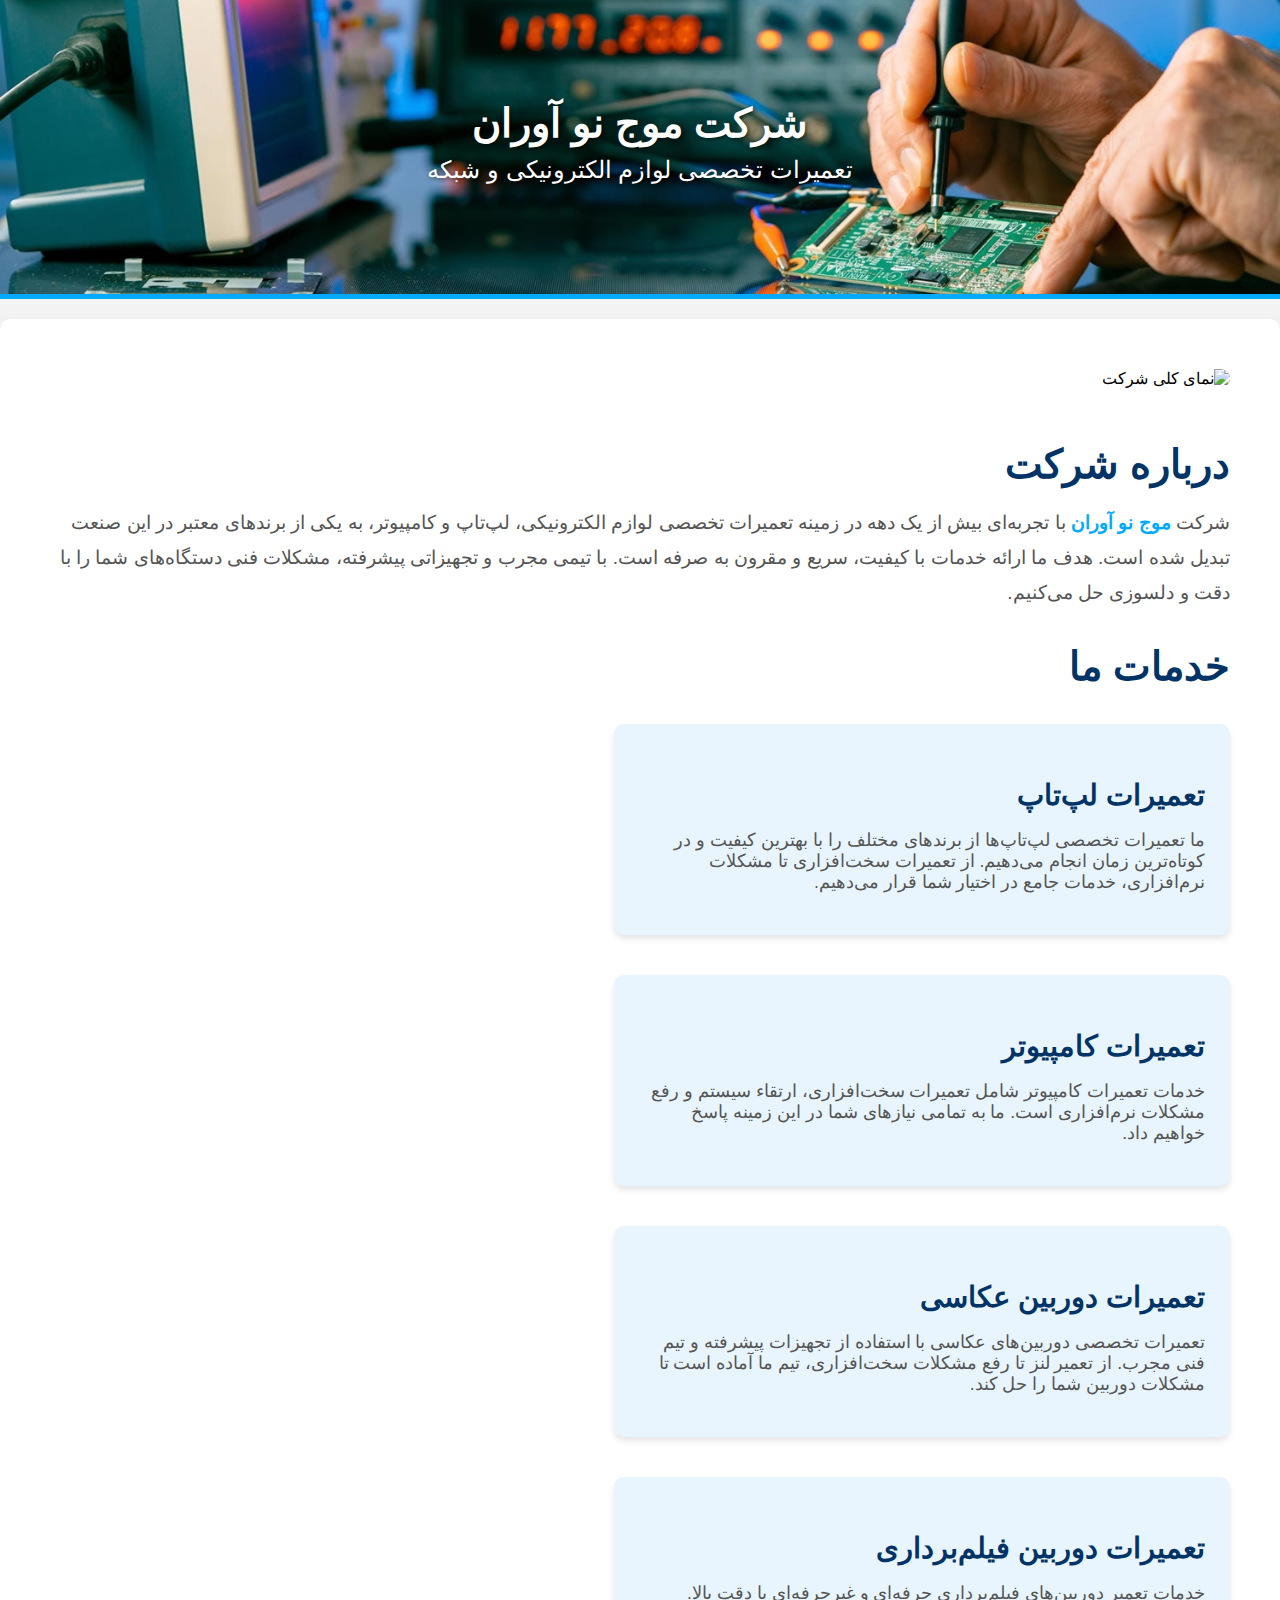
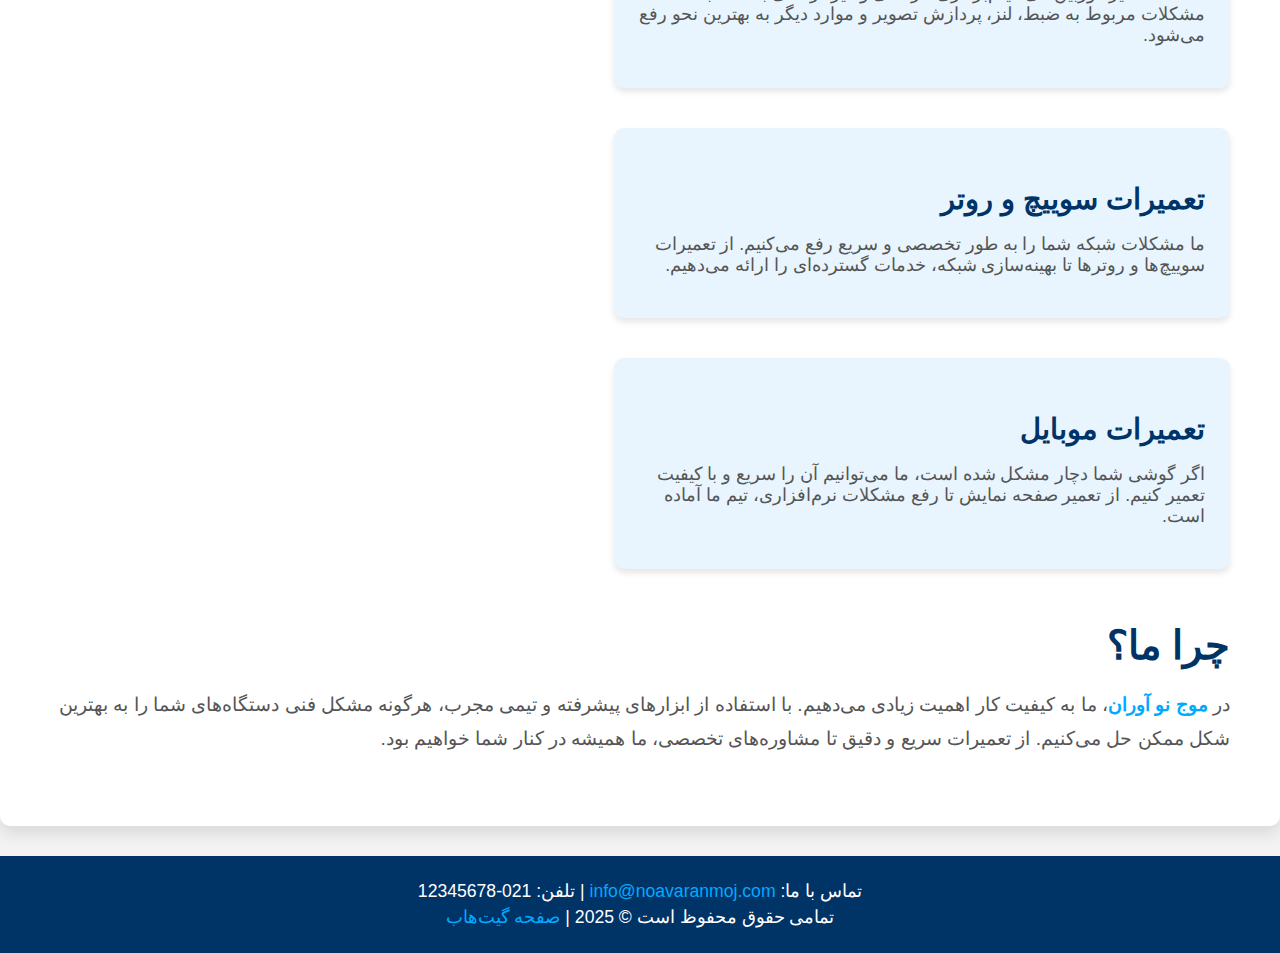
==== index.html @ eec9ee6e "Update index.html" ====
<!DOCTYPE html>
<html lang="fa">
<head>
    <meta charset="UTF-8">
    <meta name="viewport" content="width=device-width, initial-scale=1.0">
    <title>شرکت موج نو آوران</title>
    <link href="https://fonts.googleapis.com/css2?family=Vazir&display=swap" rel="stylesheet">
    <style>
        body {
            font-family: 'Vazir', sans-serif;
            direction: rtl;
            margin: 0;
            padding: 0;
            background-color: #f3f3f3;
        }
        header {
            background-image: url('header.jpeg');
            background-size: cover;
            background-position: center;
            color: white;
            text-align: center;
            padding: 100px 20px;
            border-bottom: 5px solid #00aaff;
        }
        header h1 {
            font-size: 2.5em;
            margin: 0;
            letter-spacing: 3px;
            font-weight: bold;
            text-shadow: 1px 1px 4px rgba(0,0,0,0.6);
        }
        header p {
            font-size: 1.5em;
            margin: 10px 0;
            font-weight: 300;
            text-shadow: 1px 1px 4px rgba(0,0,0,0.6);
        }
        section {
            padding: 50px;
            margin: 20px auto;
            background-color: white;
            border-radius: 10px;
            max-width: 1200px;
            box-shadow: 0 8px 16px rgba(0, 0, 0, 0.1);
        }
        section h2 {
            font-size: 2.5em;
            color: #003366;
            margin-bottom: 15px;
            font-weight: 600;
        }
        .content {
            font-size: 1.2em;
            line-height: 1.8;
            color: #555;
        }
        .highlight {
            color: #00aaff;
            font-weight: bold;
        }
        ul {
            padding-left: 20px;
            list-style-type: disc;
        }
        .service-card {
            background-color: #e8f5fe;
            border-radius: 10px;
            padding: 25px;
            margin: 20px 0;
            box-shadow: 0 4px 6px rgba(0, 0, 0, 0.1);
            transition: all 0.3s ease;
        }
        .service-card:hover {
            background-color: #d1eaff;
            box-shadow: 0 6px 12px rgba(0, 0, 0, 0.15);
        }
        .container {
            display: flex;
            flex-wrap: wrap;
            justify-content: space-between;
        }
        .container > div {
            width: 48%;
            margin-bottom: 20px;
        }
        .container > div:nth-child(odd) {
            margin-left: 4%;
        }
        footer {
            background-color: #003366;
            color: white;
            padding: 20px;
            text-align: center;
            margin-top: 30px;
        }
        footer p {
            font-size: 1.1em;
            margin: 5px 0;
        }
        footer a {
            color: #00aaff;
            text-decoration: none;
        }
        footer a:hover {
            text-decoration: underline;
        }
        .hero-image {
            width: 100%;
            height: 400px;
            object-fit: cover;
            margin-bottom: 20px;
            border-radius: 10px;
        }
        .service-title {
            font-size: 1.8em;
            color: #003366;
            margin-bottom: 15px;
        }
        .service-description {
            font-size: 1.1em;
            color: #555;
        }
        .service-list {
            list-style-type: square;
            padding-left: 20px;
        }
        @media (max-width: 768px) {
            .container > div {
                width: 100%;
                margin-left: 0;
            }
        }
    </style>
</head>
<body>

    <header>
        <h1>شرکت موج نو آوران</h1>
        <p>تعمیرات تخصصی لوازم الکترونیکی و شبکه</p>
    </header>

    <section>
        <img src="https://via.placeholder.com/1200x400" alt="نمای کلی شرکت" class="hero-image">
        <h2>درباره شرکت</h2>
        <p class="content">
            شرکت <span class="highlight">موج نو آوران</span> با تجربه‌ای بیش از یک دهه در زمینه تعمیرات تخصصی لوازم الکترونیکی،
            لپ‌تاپ و کامپیوتر، به یکی از برندهای معتبر در این صنعت تبدیل شده است. هدف ما ارائه خدمات با کیفیت، سریع و مقرون به
            صرفه است. با تیمی مجرب و تجهیزاتی پیشرفته، مشکلات فنی دستگاه‌های شما را با دقت و دلسوزی حل می‌کنیم.
        </p>

        <h2>خدمات ما</h2>
        <div class="container">
            <div class="service-card">
                <h3 class="service-title">تعمیرات لپ‌تاپ</h3>
                <p class="service-description">
                    ما تعمیرات تخصصی لپ‌تاپ‌ها از برندهای مختلف را با بهترین کیفیت و در کوتاه‌ترین زمان انجام می‌دهیم. از تعمیرات سخت‌افزاری تا مشکلات نرم‌افزاری، خدمات جامع در اختیار شما قرار می‌دهیم.
                </p>
            </div>
            <div class="service-card">
                <h3 class="service-title">تعمیرات کامپیوتر</h3>
                <p class="service-description">
                    خدمات تعمیرات کامپیوتر شامل تعمیرات سخت‌افزاری، ارتقاء سیستم و رفع مشکلات نرم‌افزاری است. ما به تمامی نیازهای شما در این زمینه پاسخ خواهیم داد.
                </p>
            </div>
            <div class="service-card">
                <h3 class="service-title">تعمیرات دوربین عکاسی</h3>
                <p class="service-description">
                    تعمیرات تخصصی دوربین‌های عکاسی با استفاده از تجهیزات پیشرفته و تیم فنی مجرب. از تعمیر لنز تا رفع مشکلات سخت‌افزاری، تیم ما آماده است تا مشکلات دوربین شما را حل کند.
                </p>
            </div>
            <div class="service-card">
                <h3 class="service-title">تعمیرات دوربین فیلم‌برداری</h3>
                <p class="service-description">
                    خدمات تعمیر دوربین‌های فیلم‌برداری حرفه‌ای و غیرحرفه‌ای با دقت بالا. مشکلات مربوط به ضبط، لنز، پردازش تصویر و موارد دیگر به بهترین نحو رفع می‌شود.
                </p>
            </div>
            <div class="service-card">
                <h3 class="service-title">تعمیرات سوییچ و روتر</h3>
                <p class="service-description">
                    ما مشکلات شبکه شما را به طور تخصصی و سریع رفع می‌کنیم. از تعمیرات سوییچ‌ها و روترها تا بهینه‌سازی شبکه، خدمات گسترده‌ای را ارائه می‌دهیم.
                </p>
            </div>
            <div class="service-card">
                <h3 class="service-title">تعمیرات موبایل</h3>
                <p class="service-description">
                    اگر گوشی شما دچار مشکل شده است، ما می‌توانیم آن را سریع و با کیفیت تعمیر کنیم. از تعمیر صفحه نمایش تا رفع مشکلات نرم‌افزاری، تیم ما آماده است.
                </p>
            </div>
        </div>

        <h2>چرا ما؟</h2>
        <p class="content">
            در <span class="highlight">موج نو آوران</span>، ما به کیفیت کار اهمیت زیادی می‌دهیم. با استفاده از ابزارهای پیشرفته و تیمی مجرب، هرگونه مشکل فنی دستگاه‌های شما را به بهترین شکل ممکن حل می‌کنیم. از تعمیرات سریع و دقیق تا مشاوره‌های تخصصی، ما همیشه در کنار شما خواهیم بود.
        </p>
    </section>

    <footer>
        <p>تماس با ما: <a href="mailto:info@noavaranmoj.com">info@noavaranmoj.com</a> | تلفن: 021-12345678</p>
        <p>تمامی حقوق محفوظ است © 2025 | <a href="https://github.com/onliner-h/noavaranmoj">صفحه گیت‌هاب</a></p>
    </footer>

</body>
</html>
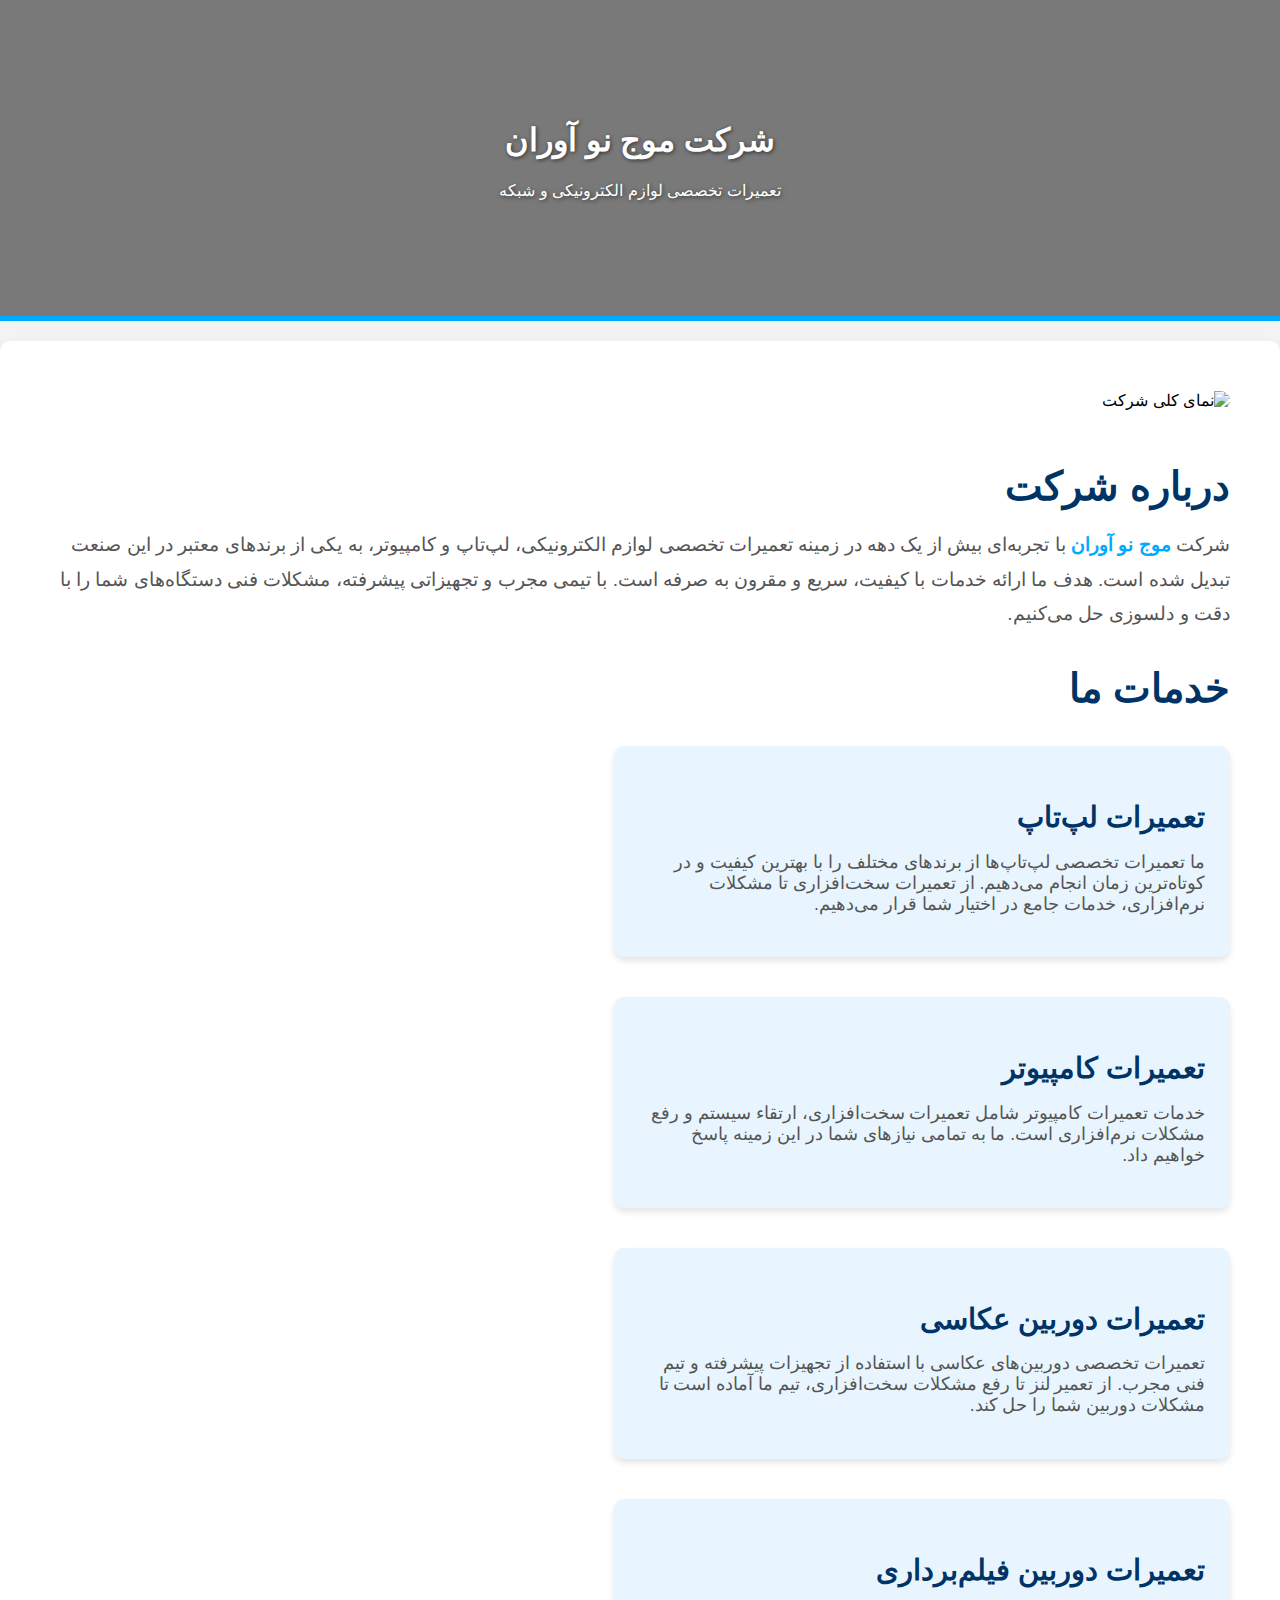
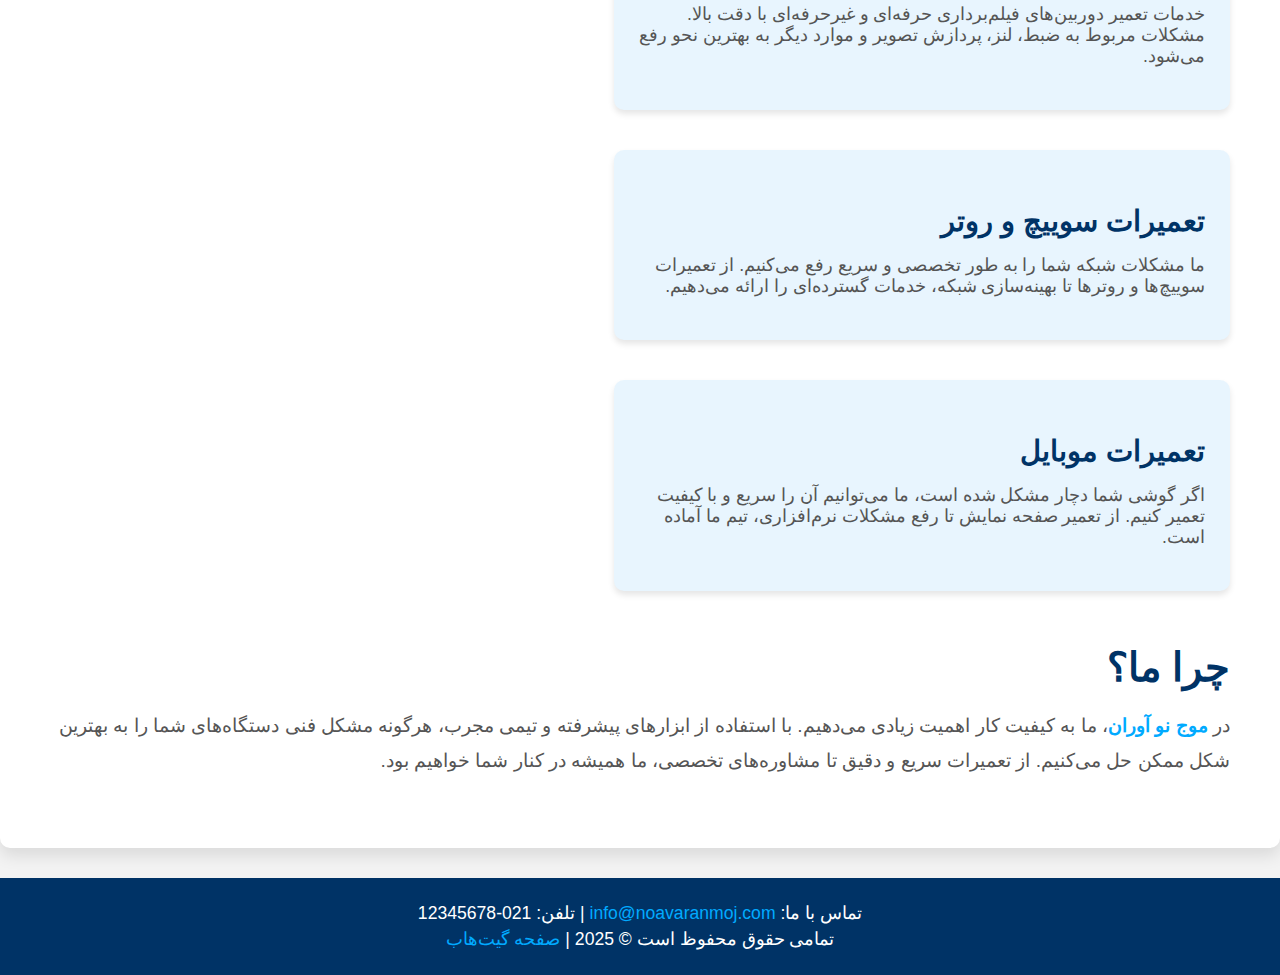
==== commit f6badfdf: "Update index.html" ====
--- a/index.html
+++ b/index.html
@@ -1,4 +1,4 @@
-<!DOCTYPE html>
+    <!DOCTYPE html>
 <html lang="fa">
 <head>
     <meta charset="UTF-8">
@@ -14,25 +14,31 @@
             background-color: #f3f3f3;
         }
         header {
-            background-image: url('header.jpeg');
+            position: relative;
+            background-image: url('my-header.jpeg');
             background-size: cover;
             background-position: center;
             color: white;
             text-align: center;
             padding: 100px 20px;
             border-bottom: 5px solid #00aaff;
-        }
-        header h1 {
-            font-size: 2.5em;
-            margin: 0;
-            letter-spacing: 3px;
-            font-weight: bold;
-            text-shadow: 1px 1px 4px rgba(0,0,0,0.6);
-        }
+            overflow: hidden;
+        }
+        header::before {
+            content: "";
+            position: absolute;
+            top: 0;
+            right: 0;
+            bottom: 0;
+            left: 0;
+            background-color: rgba(0, 0, 0, 0.5); /* تیرگی ۵۰٪ */
+            z-index: 1;
+        }
+
+        header h1,
         header p {
-            font-size: 1.5em;
-            margin: 10px 0;
-            font-weight: 300;
+            position: relative;
+            z-index: 2;
             text-shadow: 1px 1px 4px rgba(0,0,0,0.6);
         }
         section {
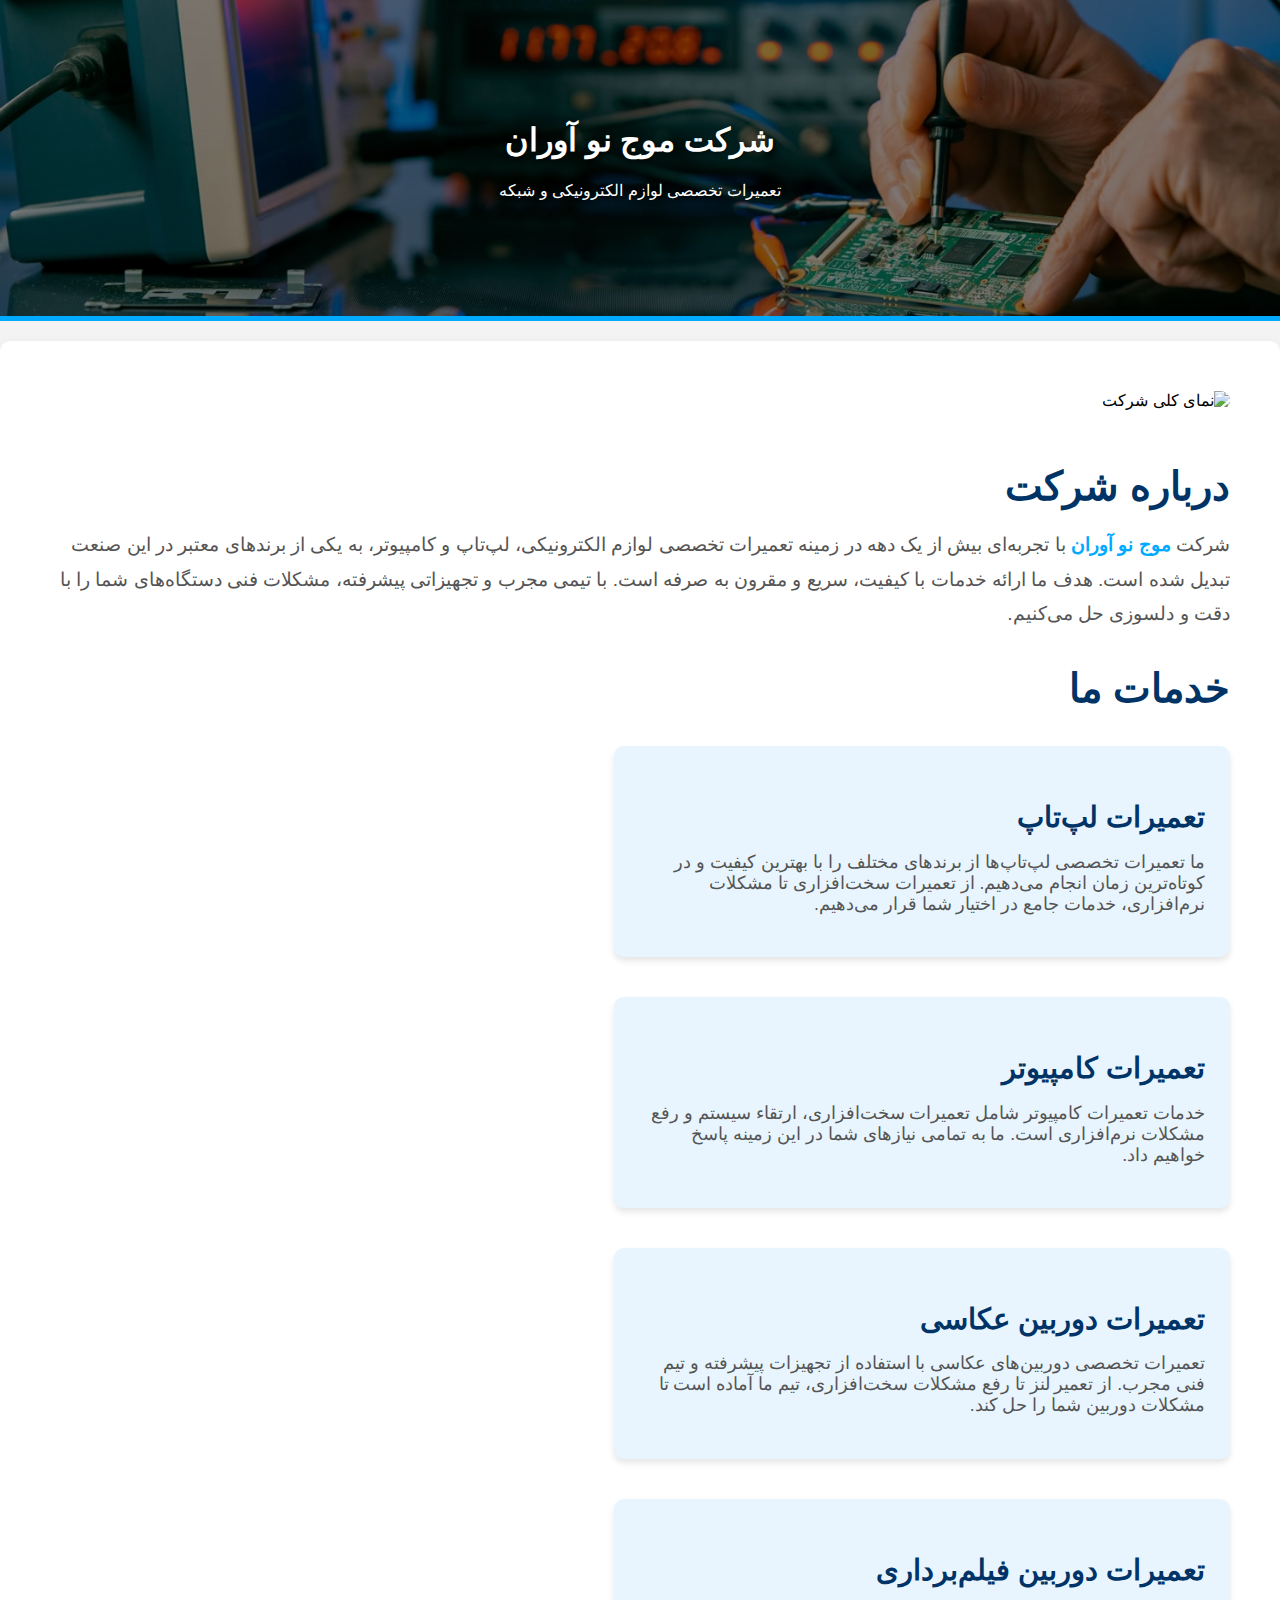
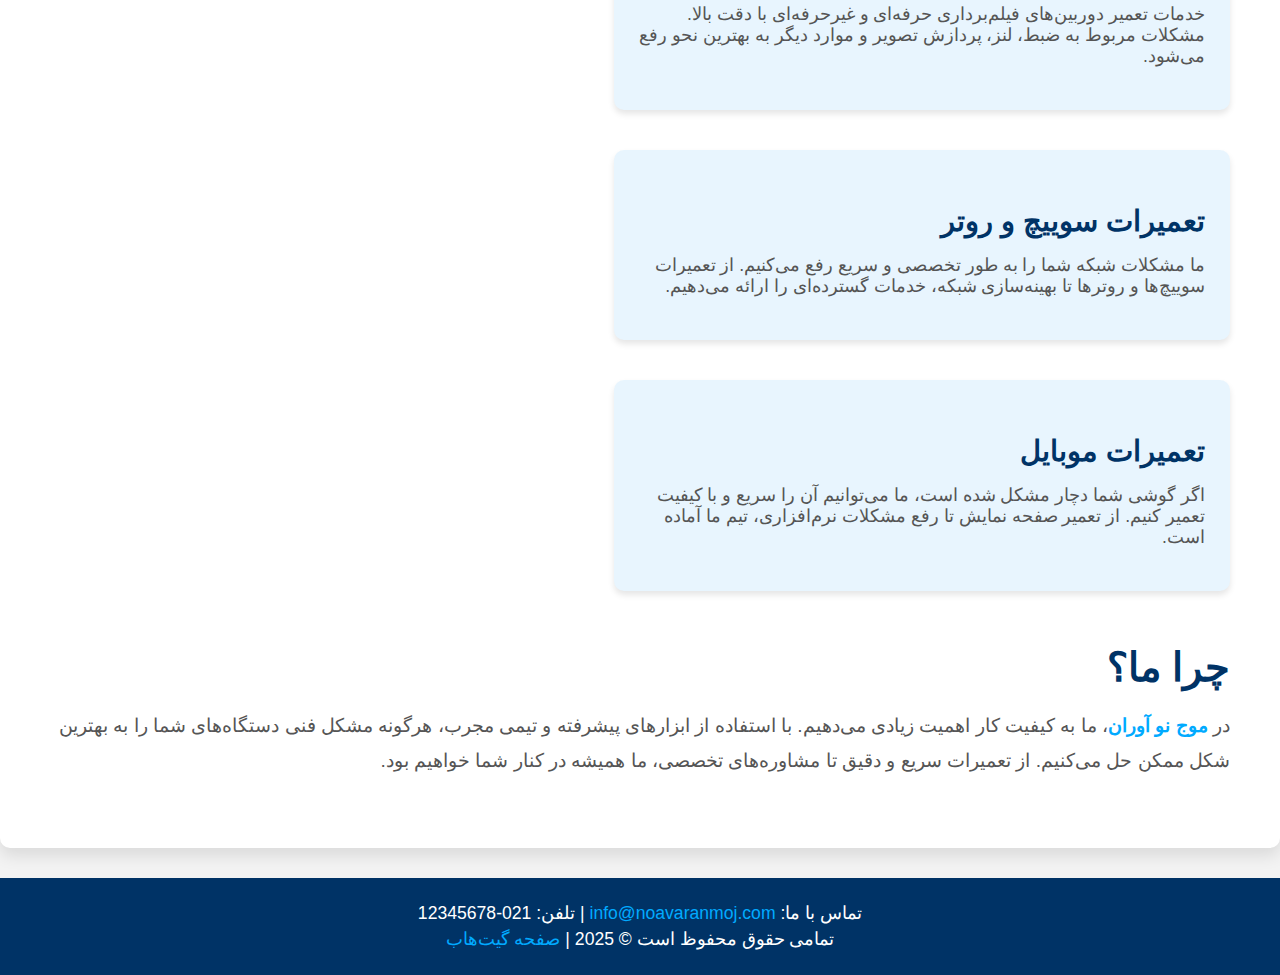
==== commit 22ebc379: "Update index.html" ====
--- a/index.html
+++ b/index.html
@@ -15,7 +15,7 @@
         }
         header {
             position: relative;
-            background-image: url('my-header.jpeg');
+            background-image: url('header.jpeg');
             background-size: cover;
             background-position: center;
             color: white;
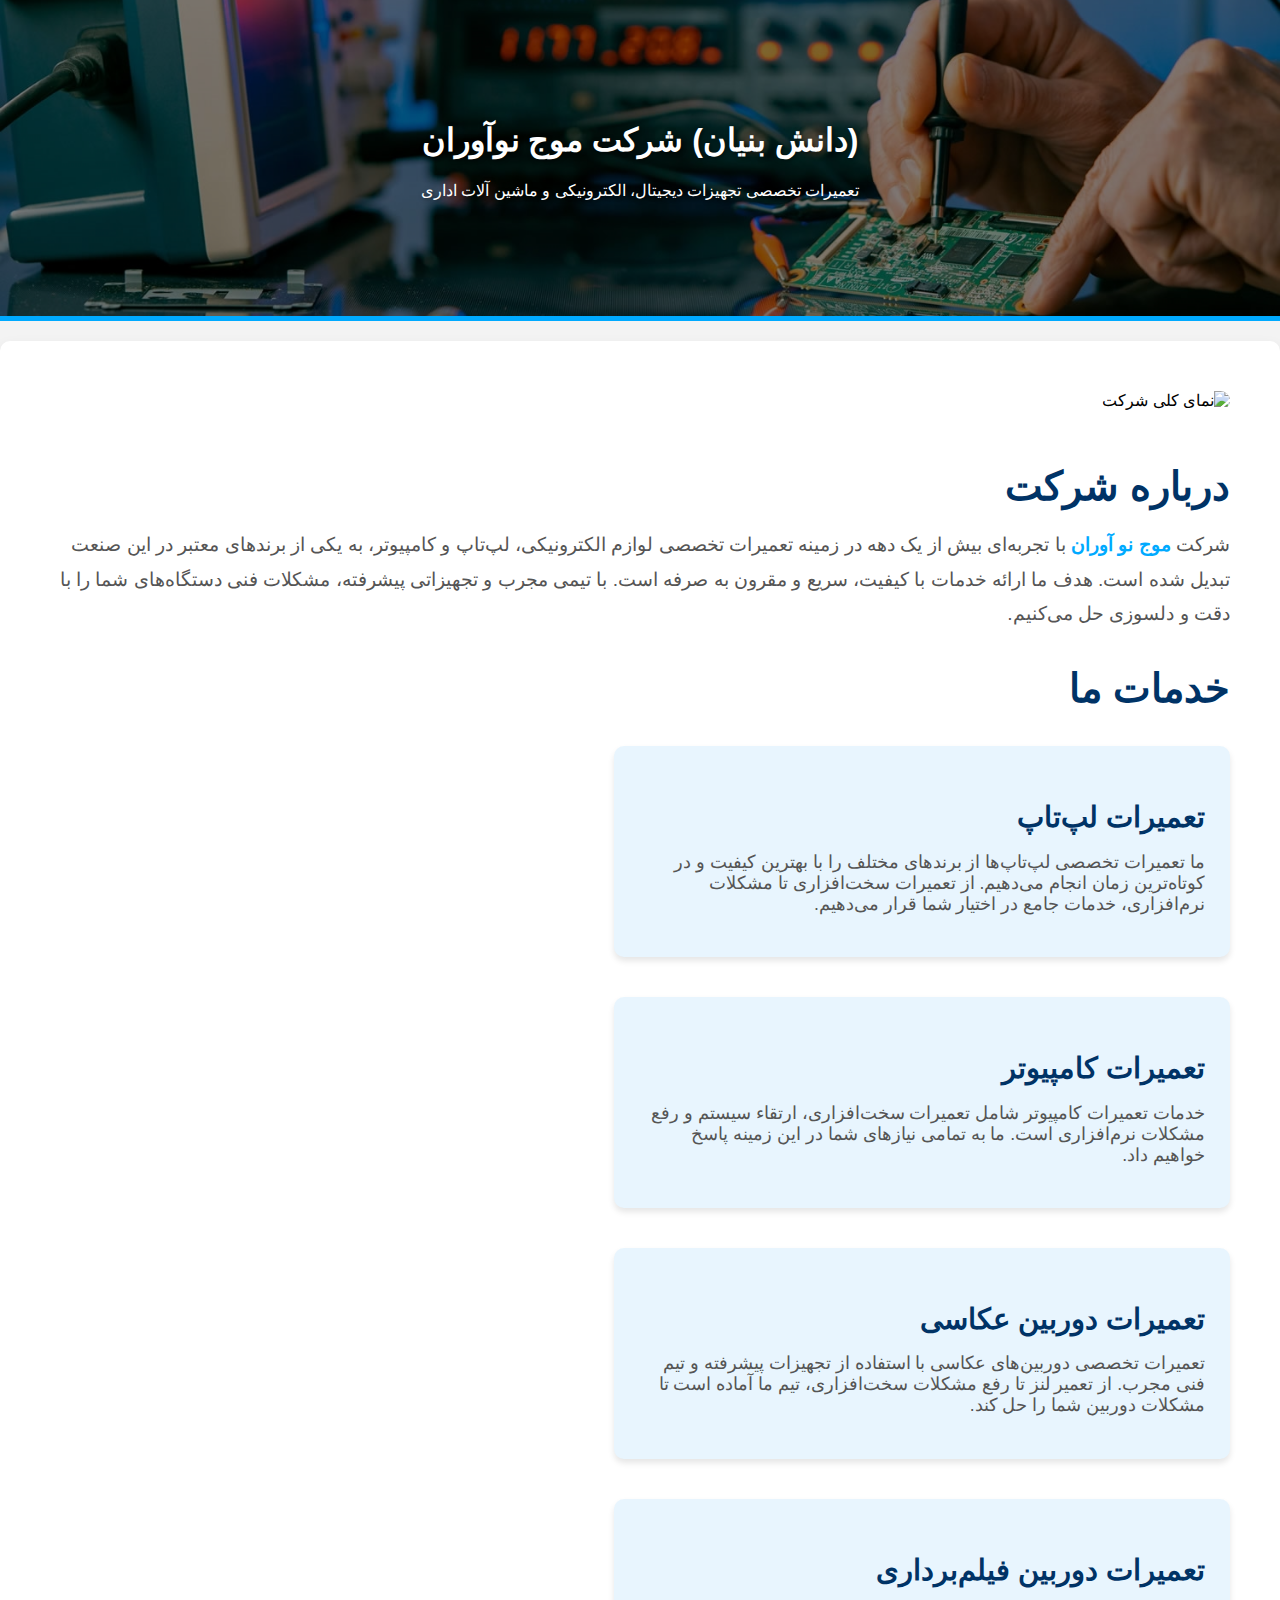
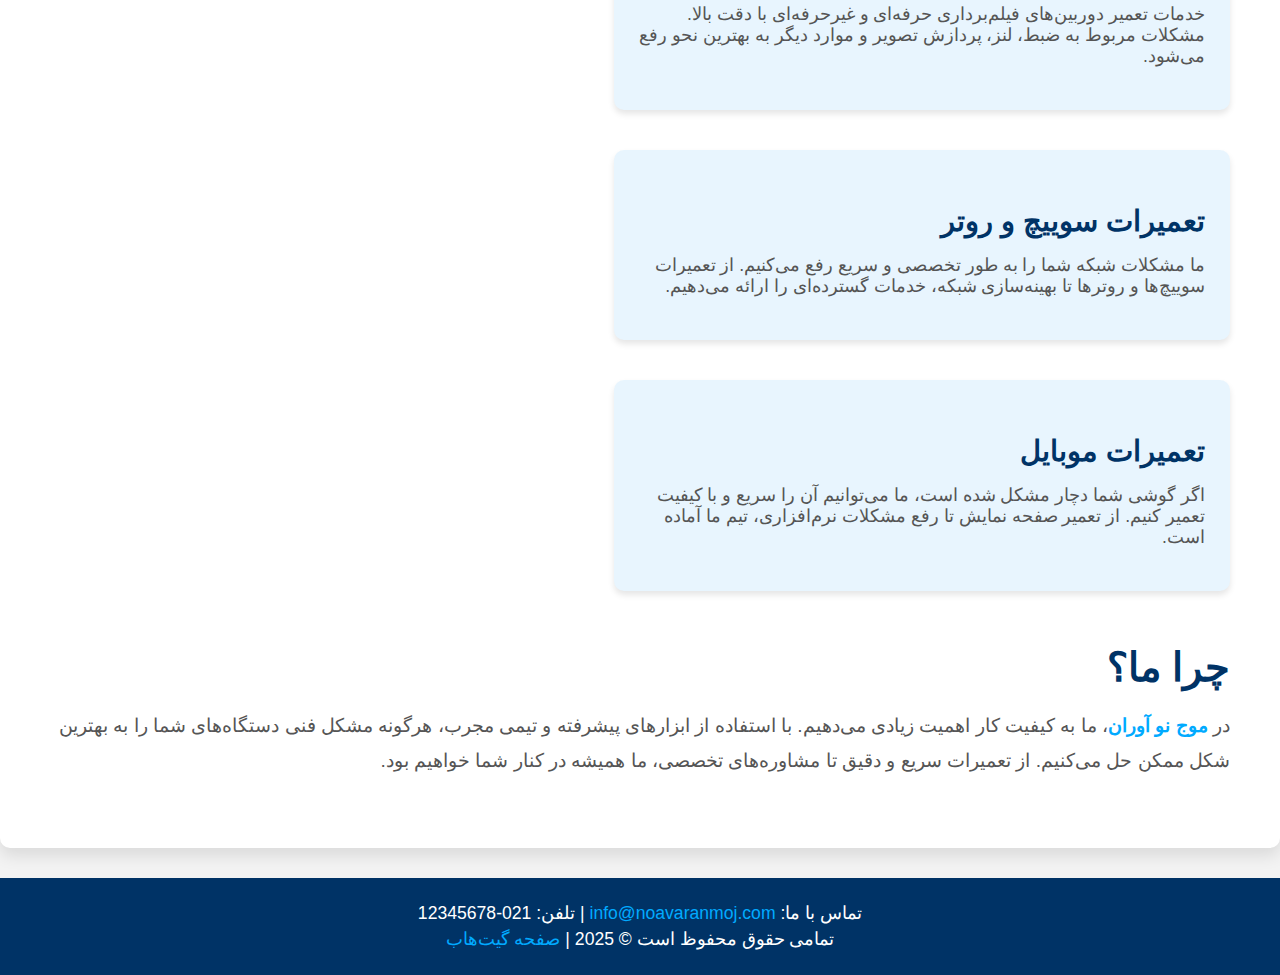
==== commit 367dbdbd: "Update index.html" ====
--- a/index.html
+++ b/index.html
@@ -1,9 +1,9 @@
-    <!DOCTYPE html>
+<!DOCTYPE html>
 <html lang="fa">
 <head>
     <meta charset="UTF-8">
     <meta name="viewport" content="width=device-width, initial-scale=1.0">
-    <title>شرکت موج نو آوران</title>
+    <title> (دانش بنیان) شرکت موج نوآوران</title>
     <link href="https://fonts.googleapis.com/css2?family=Vazir&display=swap" rel="stylesheet">
     <style>
         body {
@@ -131,9 +131,56 @@
             padding-left: 20px;
         }
         @media (max-width: 768px) {
+            header {
+                padding: 60px 15px;
+            }
+
+            header h1 {
+                font-size: 1.8em;
+            }
+
+            header p {
+                font-size: 1.1em;
+            }
+
+            .hero-image {
+                height: 200px;
+                object-fit: cover;
+            }
+
+            section {
+                padding: 30px 15px;
+                margin: 10px;
+            }
+
+            section h2 {
+                font-size: 1.8em;
+            }
+
+            .content {
+                font-size: 1em;
+            }
+
+            .service-title {
+                font-size: 1.4em;
+            }
+
+            .service-description {
+                font-size: 1em;
+            }
+
+            .container {
+                flex-direction: column;
+                align-items: stretch;
+            }
+
             .container > div {
                 width: 100%;
-                margin-left: 0;
+                margin-left: 0 !important;
+            }
+
+            footer p {
+                font-size: 0.95em;
             }
         }
     </style>
@@ -141,8 +188,9 @@
 <body>
 
     <header>
-        <h1>شرکت موج نو آوران</h1>
-        <p>تعمیرات تخصصی لوازم الکترونیکی و شبکه</p>
+        <h1>(دانش بنیان)  شرکت موج نوآوران</h1>
+        <p>تعمیرات تخصصی تجهیزات
+دیجیتال، الکترونیکی و ماشین آلات اداری</p>
     </header>
 
     <section>
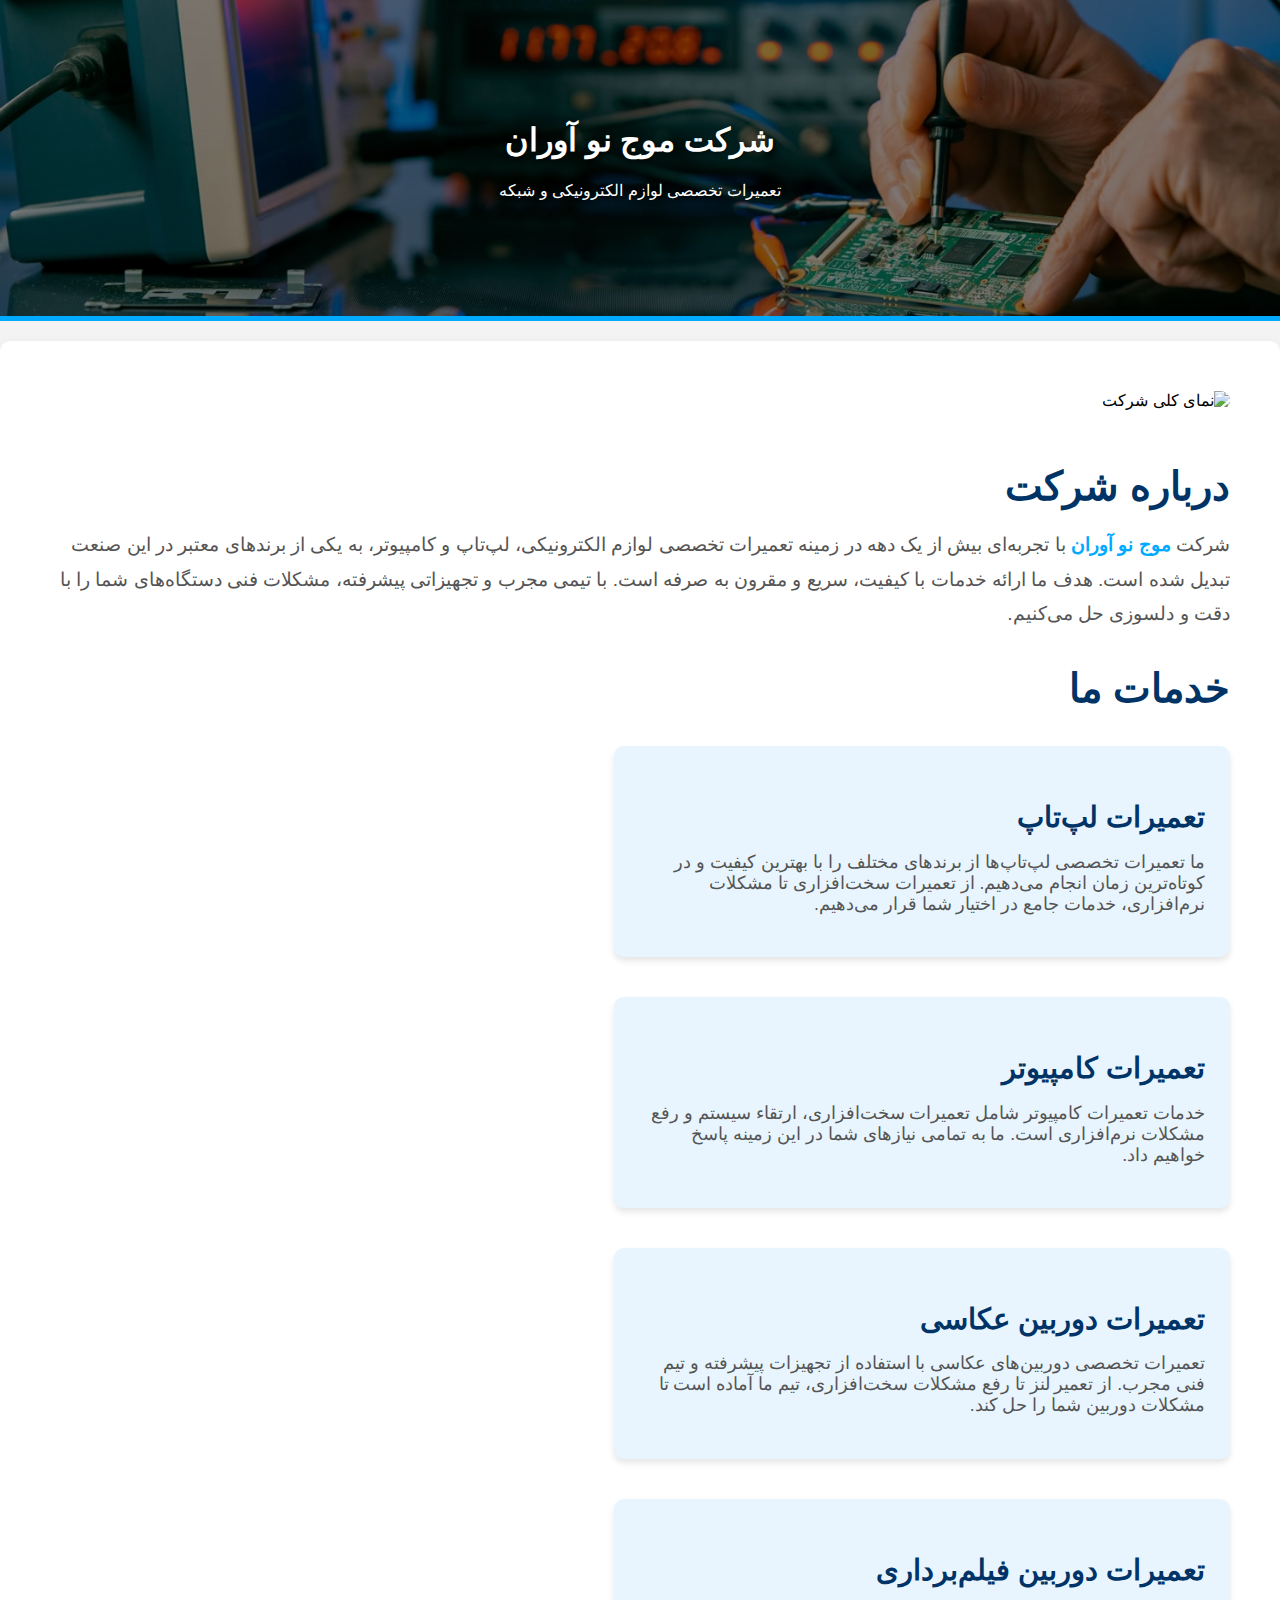
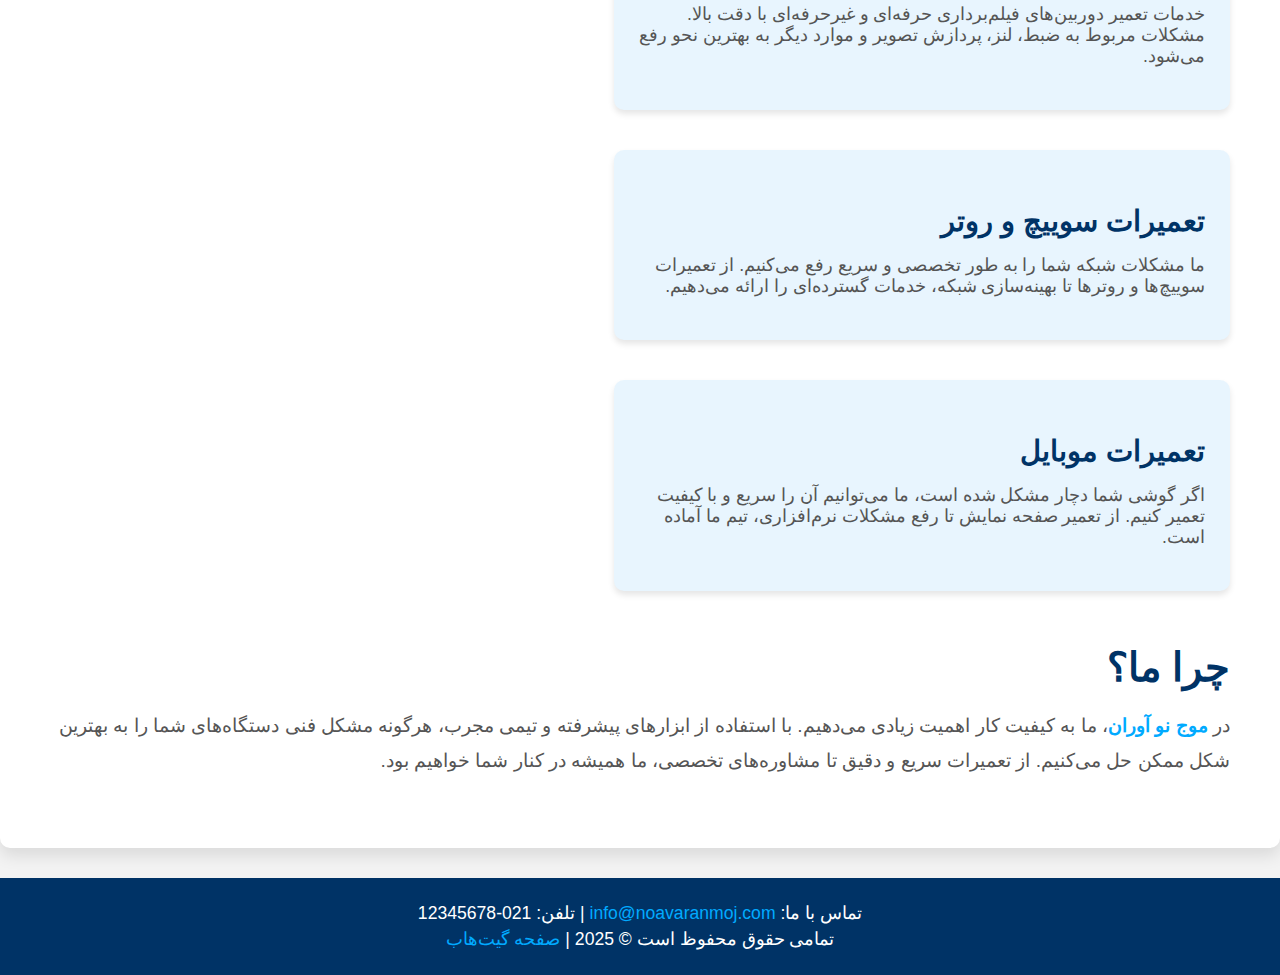
==== commit 3ec34b28: "Update index.html" ====
--- a/index.html
+++ b/index.html
@@ -3,7 +3,8 @@
 <head>
     <meta charset="UTF-8">
     <meta name="viewport" content="width=device-width, initial-scale=1.0">
-    <title> (دانش بنیان) شرکت موج نوآوران</title>
+    <title>شرکت موج نوآوران
+    (دانش بنیان)</title>
     <link href="https://fonts.googleapis.com/css2?family=Vazir&display=swap" rel="stylesheet">
     <style>
         body {
@@ -188,9 +189,8 @@
 <body>
 
     <header>
-        <h1>(دانش بنیان)  شرکت موج نوآوران</h1>
-        <p>تعمیرات تخصصی تجهیزات
-دیجیتال، الکترونیکی و ماشین آلات اداری</p>
+        <h1>شرکت موج نو آوران</h1>
+        <p>تعمیرات تخصصی لوازم الکترونیکی و شبکه</p>
     </header>
 
     <section>
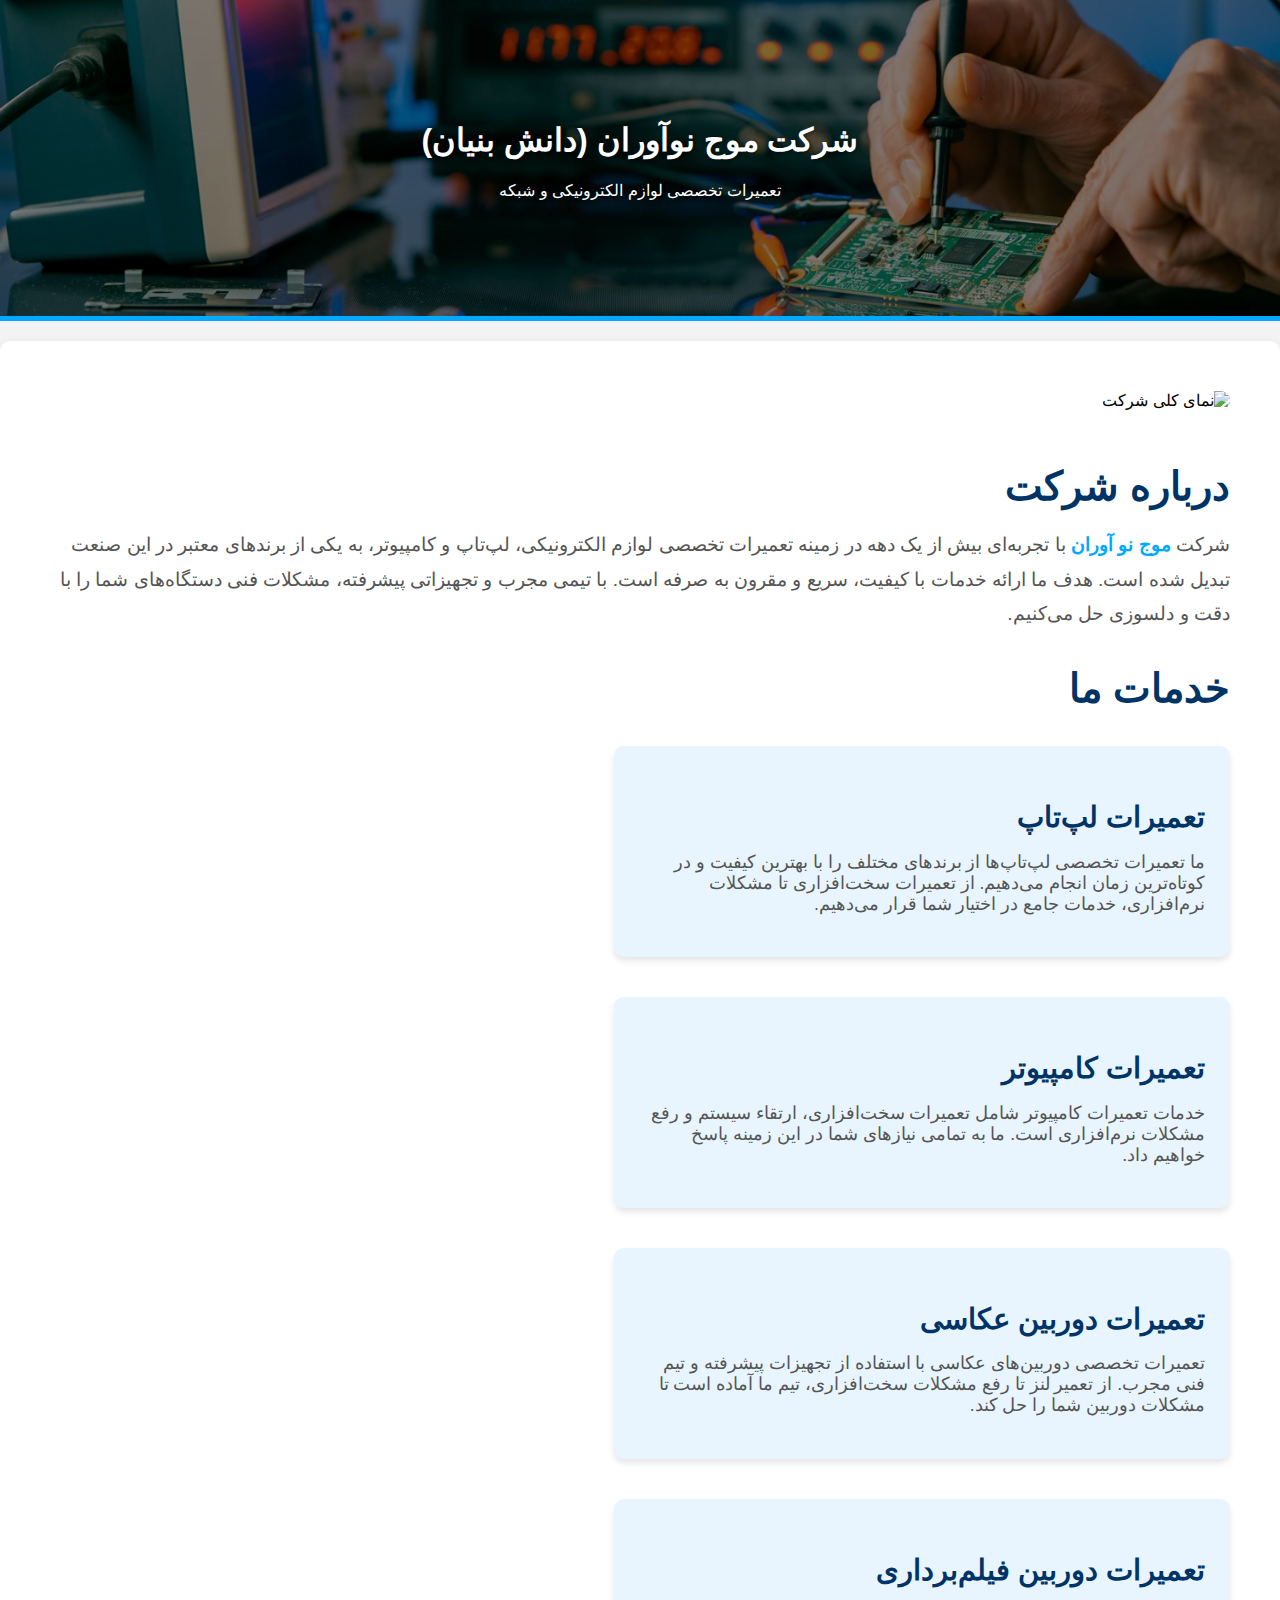
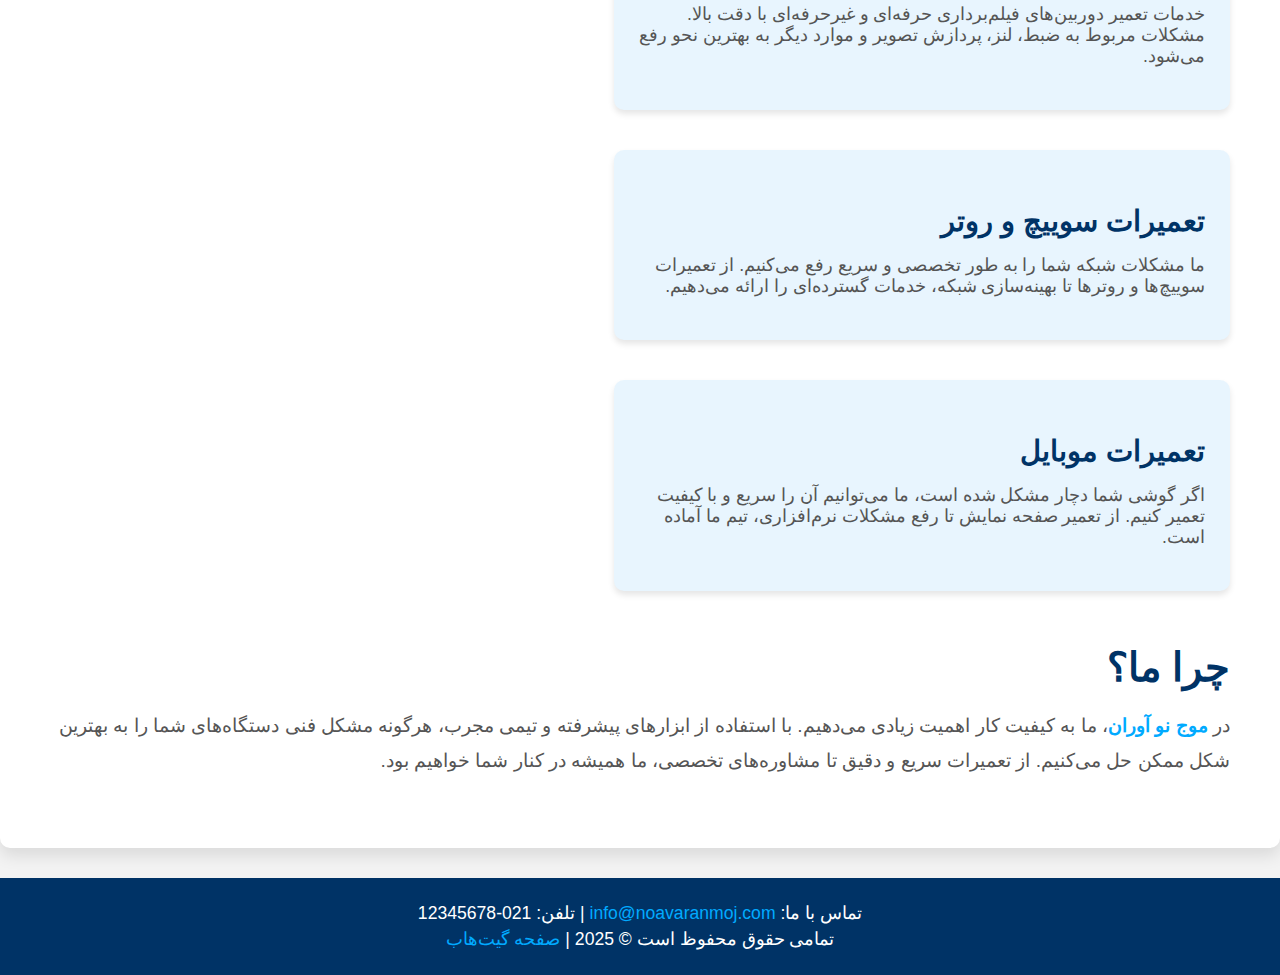
==== commit 9a61e948: "Update index.html" ====
--- a/index.html
+++ b/index.html
@@ -189,7 +189,7 @@
 <body>
 
     <header>
-        <h1>شرکت موج نو آوران</h1>
+        <h1>شرکت موج نوآوران (دانش بنیان)</h1>
         <p>تعمیرات تخصصی لوازم الکترونیکی و شبکه</p>
     </header>
 
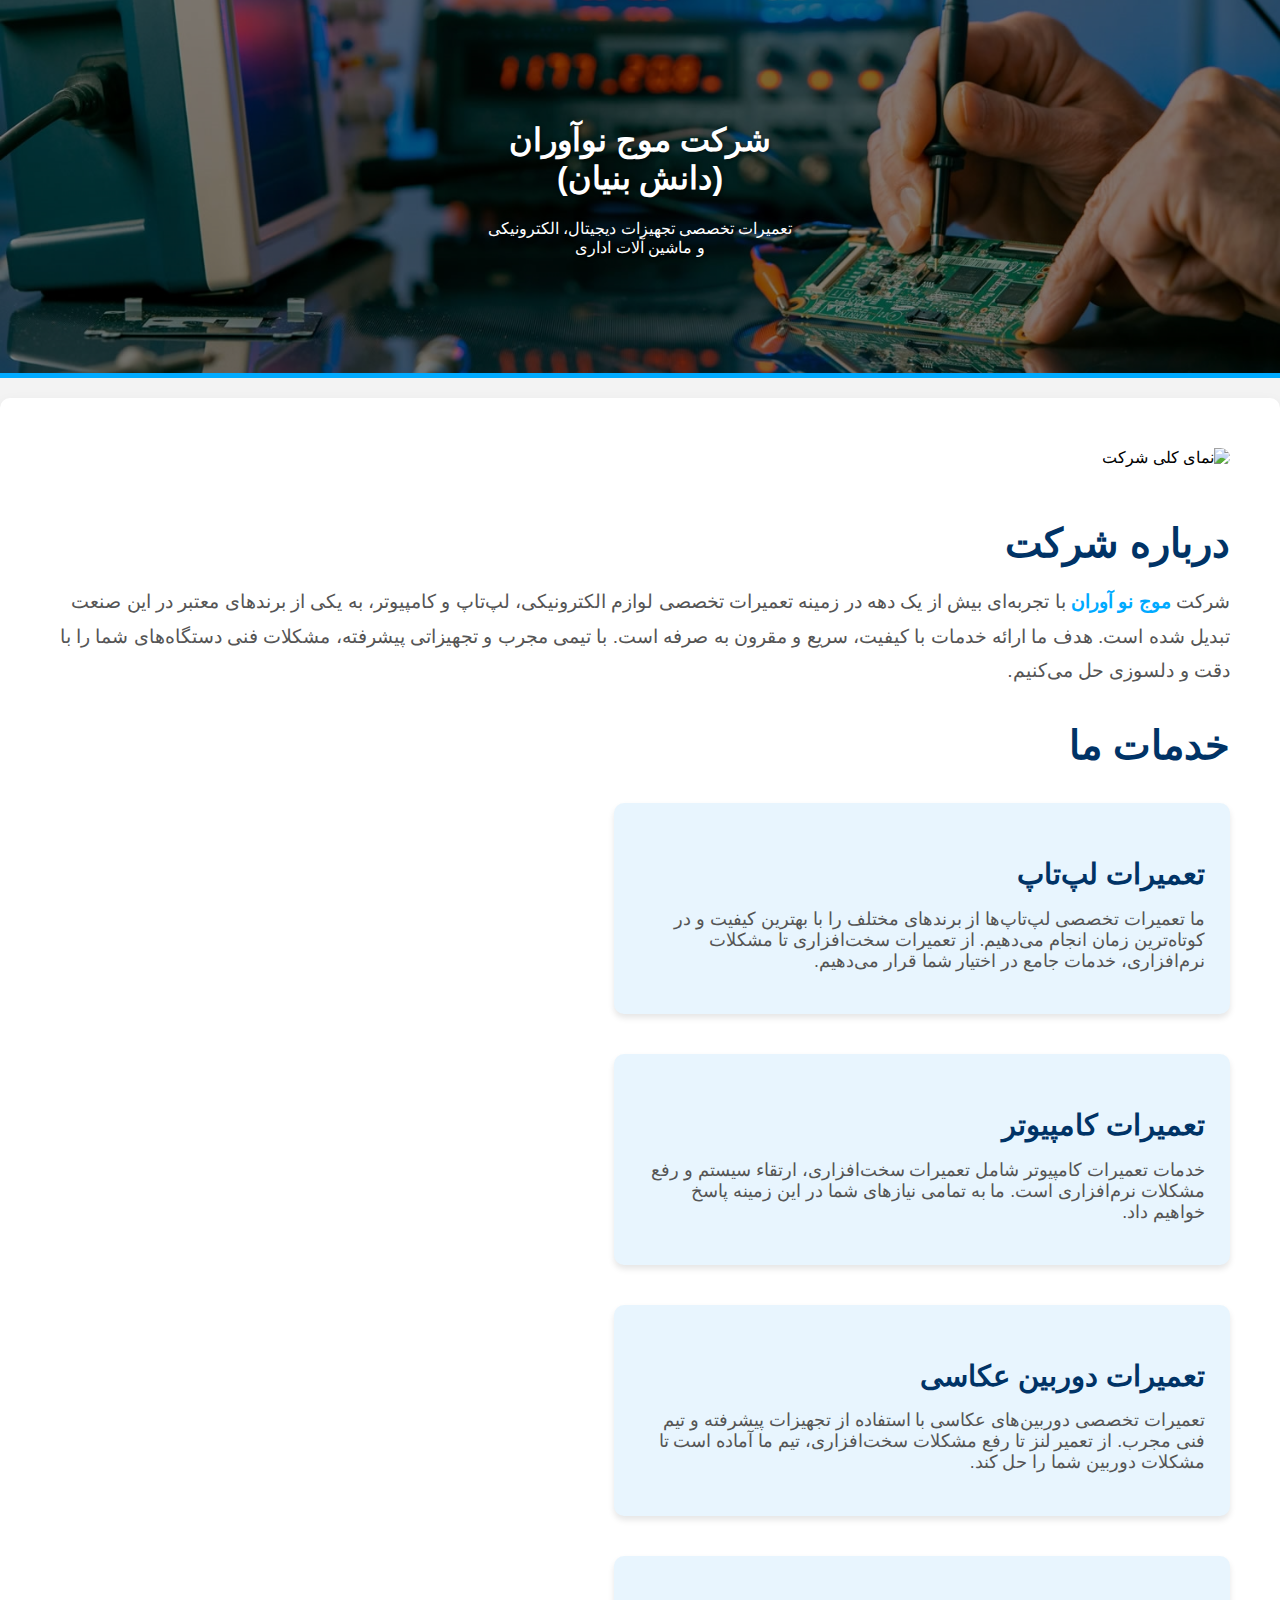
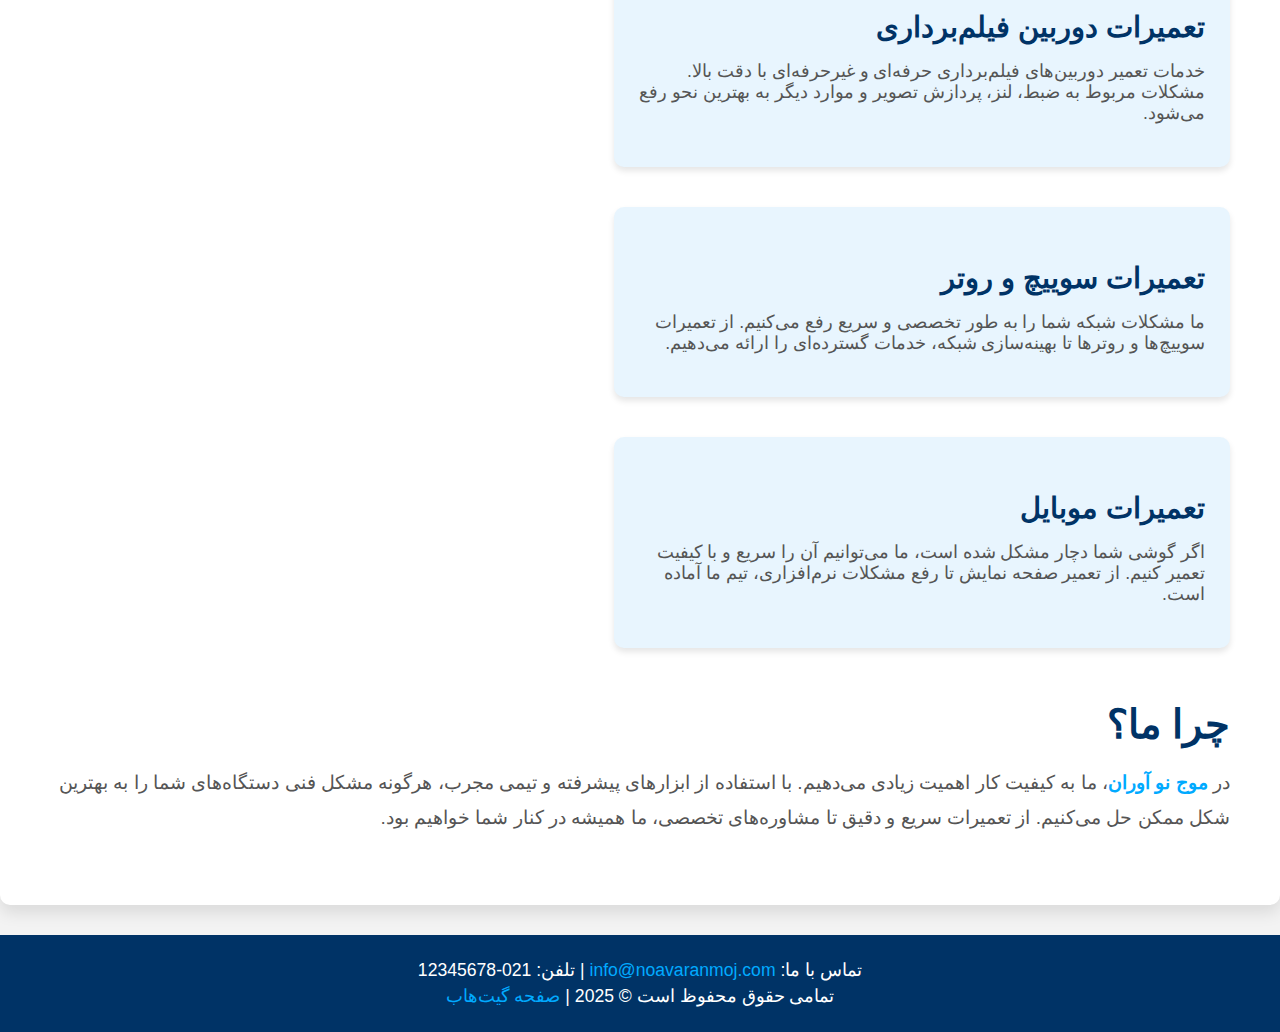
==== commit baf984c1: "Update index.html" ====
--- a/index.html
+++ b/index.html
@@ -189,8 +189,8 @@
 <body>
 
     <header>
-        <h1>شرکت موج نوآوران (دانش بنیان)</h1>
-        <p>تعمیرات تخصصی لوازم الکترونیکی و شبکه</p>
+        <h1>شرکت موج نوآوران<br>(دانش بنیان)</h1>
+        <p>تعمیرات تخصصی تجهیزات دیجیتال، الکترونیکی<br>و ماشین آلات اداری</p>
     </header>
 
     <section>
